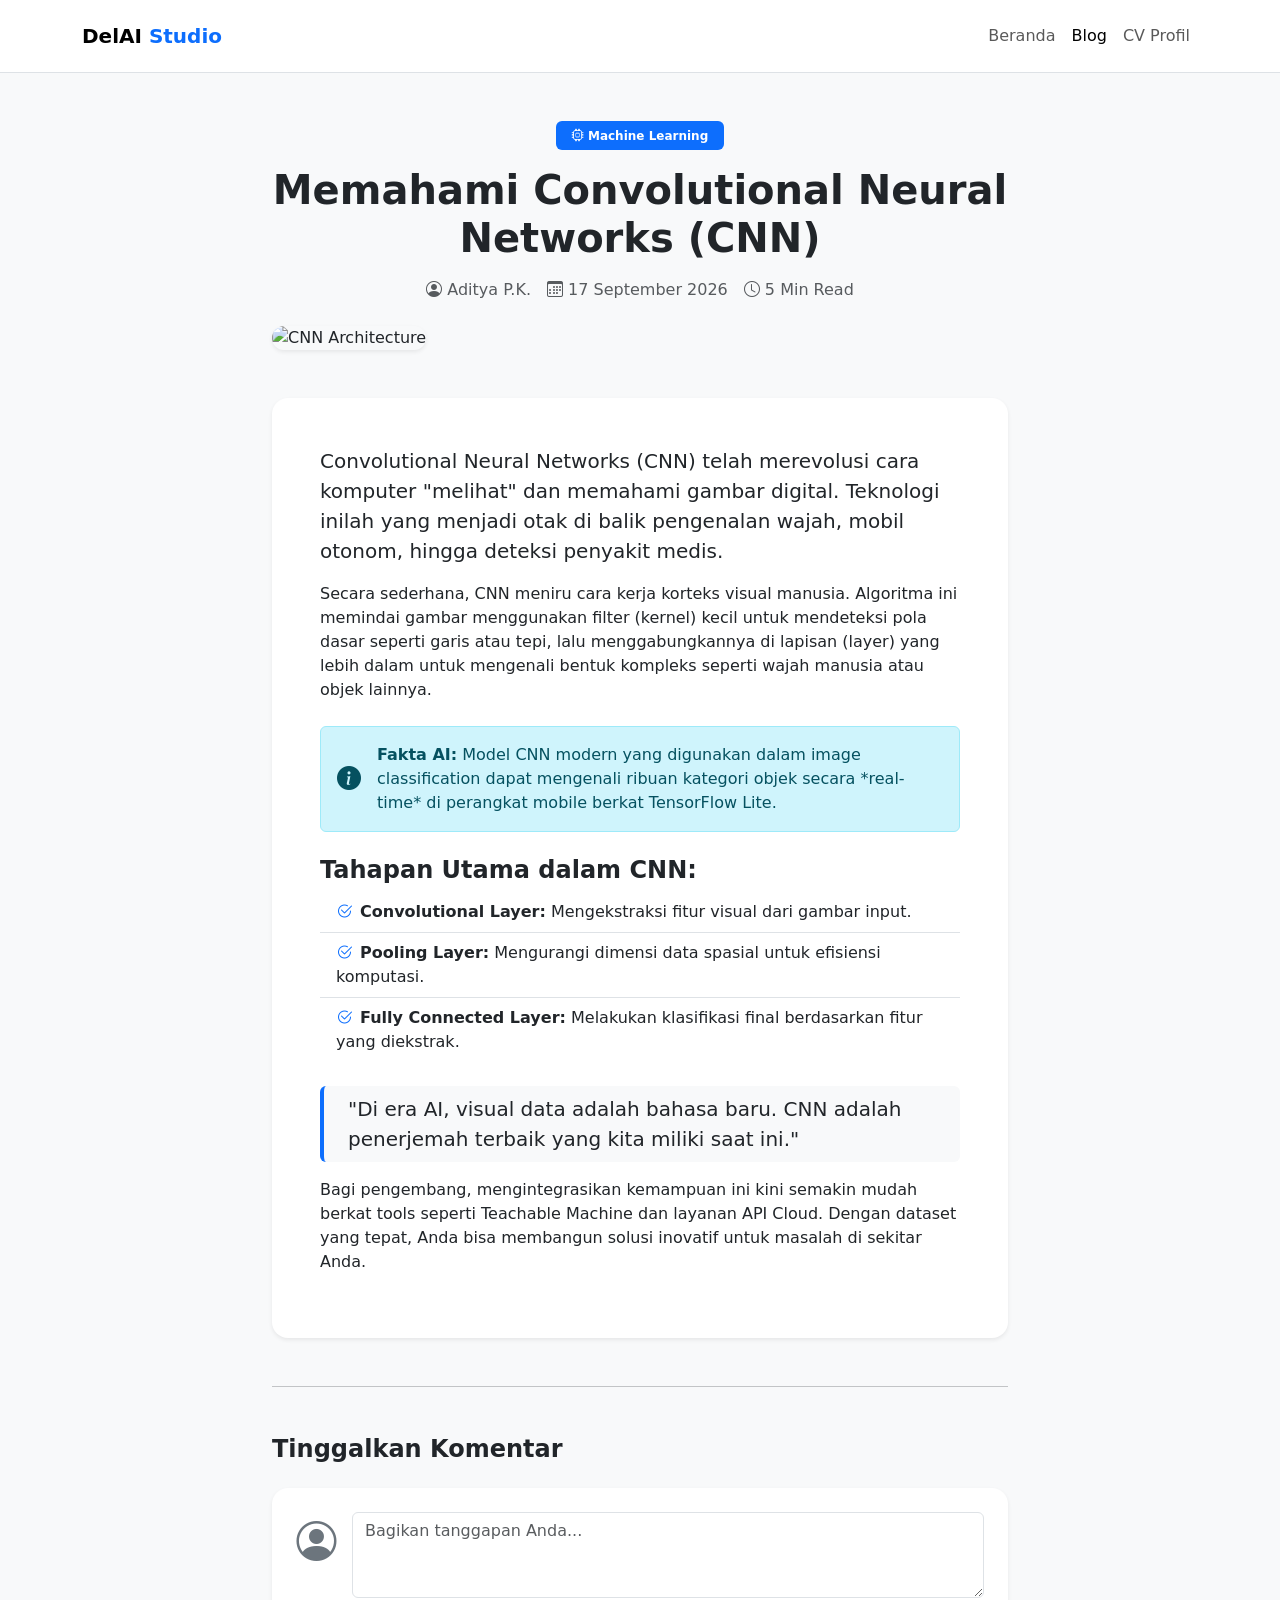
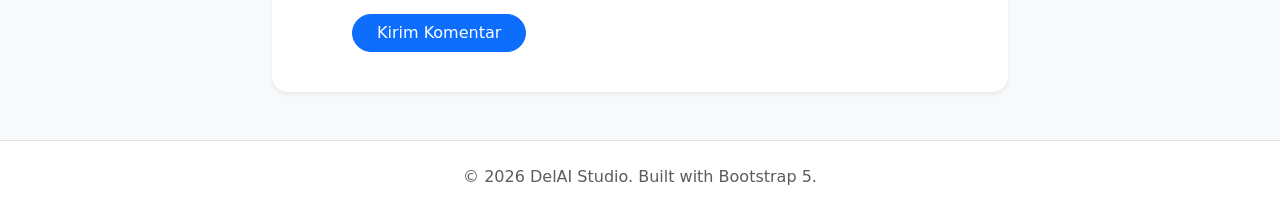
==== blog-detail.html @ afbfb1d3 "Initial commit" ====
<!DOCTYPE html>
<html lang="id">
<head>
    <meta charset="UTF-8">
    <meta name="viewport" content="width=device-width, initial-scale=1.0">
    <title>Detail Blog - Memahami CNN</title>
    <!-- Bootstrap 5 CSS -->
    <link href="https://cdn.jsdelivr.net/npm/bootstrap@5.3.3/dist/css/bootstrap.min.css" rel="stylesheet">
    <!-- Bootstrap Icons -->
    <link rel="stylesheet" href="https://cdn.jsdelivr.net/npm/bootstrap-icons@1.11.3/font/bootstrap-icons.min.css">
    <style>
        .article-cover { height: 400px; object-fit: cover; width: 100%; border-radius: 1rem; }
    </style>
</head>
<body class="bg-light">

    <!-- Navbar -->
    <nav class="navbar navbar-expand-lg bg-white border-bottom sticky-top py-3">
        <div class="container">
            <a class="navbar-brand fw-bold" href="index.html">DelAI <span class="text-primary">Studio</span></a>
            <div class="collapse navbar-collapse">
                <ul class="navbar-nav ms-auto">
                    <li class="nav-item"><a class="nav-link" href="index.html">Beranda</a></li>
                    <li class="nav-item"><a class="nav-link active" href="blog.html">Blog</a></li>
                    <li class="nav-item"><a class="nav-link" href="cv.html">CV Profil</a></li>
                </ul>
            </div>
        </div>
    </nav>

    <!-- Article Content -->
    <main class="container py-5">
        <div class="row justify-content-center">
            <div class="col-lg-8">
                <!-- Header Info -->
                <div class="mb-4 text-center">
                    <span class="badge bg-primary mb-3 px-3 py-2"><i class="bi bi-cpu"></i> Machine Learning</span>
                    <h1 class="fw-bold mb-3">Memahami Convolutional Neural Networks (CNN)</h1>
                    <div class="text-muted d-flex justify-content-center gap-3">
                        <span><i class="bi bi-person-circle"></i> Aditya P.K.</span>
                        <span><i class="bi bi-calendar3"></i> 17 September 2026</span>
                        <span><i class="bi bi-clock"></i> 5 Min Read</span>
                    </div>
                </div>

                <!-- Cover Image -->
                <img src="https://images.unsplash.com/photo-1620712943543-bcc4688e7485?auto=format&fit=crop&w=1200&q=80" alt="CNN Architecture" class="article-cover shadow-sm mb-5">

                <!-- Article Body -->
                <article class="bg-white p-4 p-md-5 rounded-4 shadow-sm">
                    <p class="lead">Convolutional Neural Networks (CNN) telah merevolusi cara komputer "melihat" dan memahami gambar digital. Teknologi inilah yang menjadi otak di balik pengenalan wajah, mobil otonom, hingga deteksi penyakit medis.</p>
                    
                    <p>Secara sederhana, CNN meniru cara kerja korteks visual manusia. Algoritma ini memindai gambar menggunakan filter (kernel) kecil untuk mendeteksi pola dasar seperti garis atau tepi, lalu menggabungkannya di lapisan (layer) yang lebih dalam untuk mengenali bentuk kompleks seperti wajah manusia atau objek lainnya.</p>
                    
                    <div class="alert alert-info d-flex align-items-center my-4" role="alert">
                        <i class="bi bi-info-circle-fill fs-4 me-3"></i>
                        <div><strong>Fakta AI:</strong> Model CNN modern yang digunakan dalam image classification dapat mengenali ribuan kategori objek secara *real-time* di perangkat mobile berkat TensorFlow Lite.</div>
                    </div>

                    <h4 class="fw-bold mt-4">Tahapan Utama dalam CNN:</h4>
                    <ul class="list-group list-group-flush mb-4">
                        <li class="list-group-item"><i class="bi bi-check2-circle text-primary me-2"></i><strong>Convolutional Layer:</strong> Mengekstraksi fitur visual dari gambar input.</li>
                        <li class="list-group-item"><i class="bi bi-check2-circle text-primary me-2"></i><strong>Pooling Layer:</strong> Mengurangi dimensi data spasial untuk efisiensi komputasi.</li>
                        <li class="list-group-item"><i class="bi bi-check2-circle text-primary me-2"></i><strong>Fully Connected Layer:</strong> Melakukan klasifikasi final berdasarkan fitur yang diekstrak.</li>
                    </ul>

                    <blockquote class="blockquote border-start border-4 border-primary ps-4 py-2 bg-light rounded">
                        "Di era AI, visual data adalah bahasa baru. CNN adalah penerjemah terbaik yang kita miliki saat ini."
                    </blockquote>
                    
                    <p>Bagi pengembang, mengintegrasikan kemampuan ini kini semakin mudah berkat tools seperti Teachable Machine dan layanan API Cloud. Dengan dataset yang tepat, Anda bisa membangun solusi inovatif untuk masalah di sekitar Anda.</p>
                </article>

                <hr class="my-5">

                <!-- Comments Section -->
                <section>
                    <h4 class="fw-bold mb-4">Tinggalkan Komentar</h4>
                    <div class="card border-0 bg-white shadow-sm p-4 rounded-4">
                        <form>
                            <div class="d-flex gap-3 mb-3">
                                <i class="bi bi-person-circle fs-1 text-secondary"></i>
                                <div class="w-100">
                                    <textarea class="form-control mb-3" rows="3" placeholder="Bagikan tanggapan Anda..."></textarea>
                                    <button type="submit" class="btn btn-primary px-4 rounded-pill">Kirim Komentar</button>
                                </div>
                            </div>
                        </form>
                    </div>
                </section>

            </div>
        </div>
    </main>

    <!-- Footer -->
    <footer class="bg-white border-top py-4">
        <div class="container text-center">
            <p class="mb-0 text-muted">&copy; 2026 DelAI Studio. Built with Bootstrap 5.</p>
        </div>
    </footer>

</body>
</html>
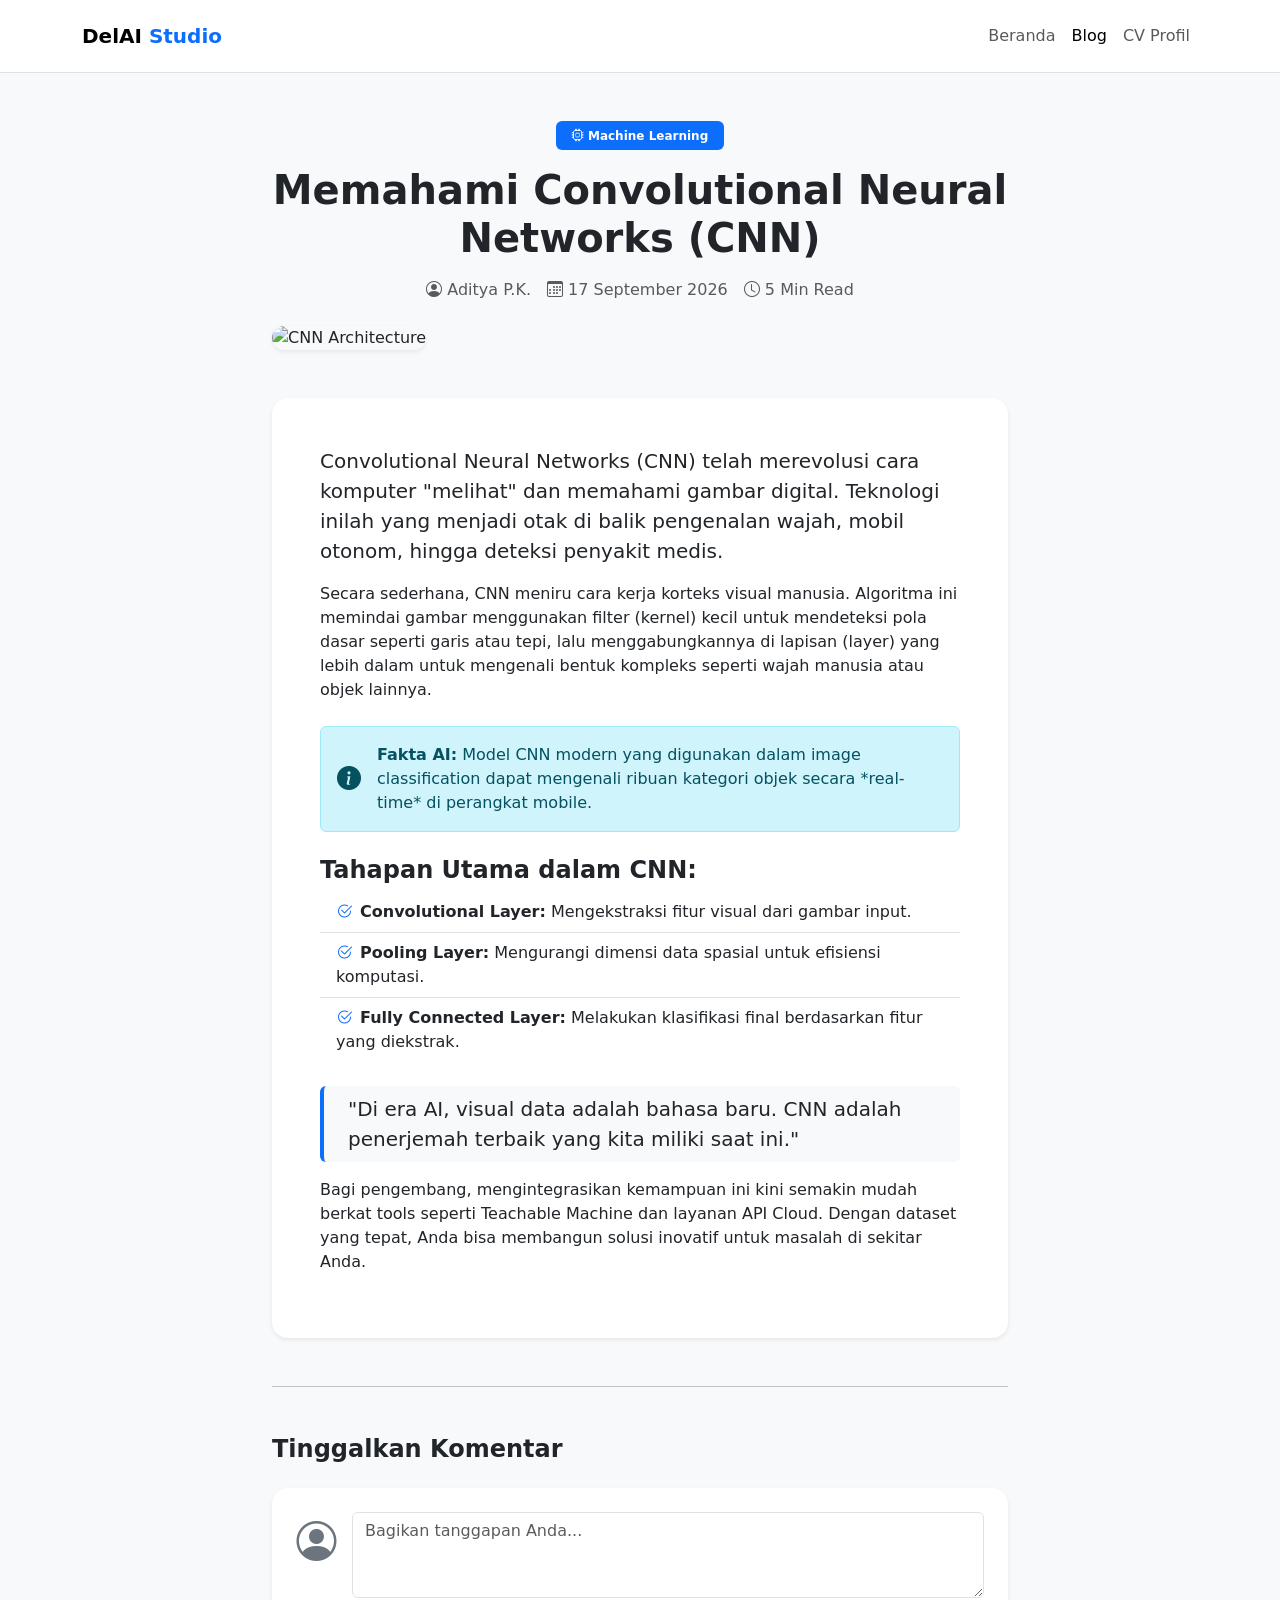
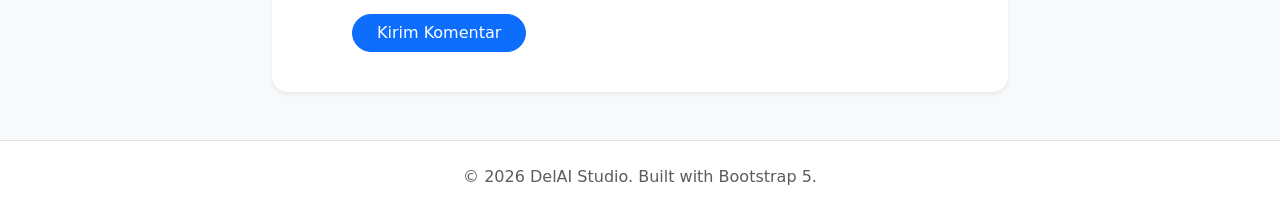
==== commit a3c72b55: "fix 2" ====
--- a/blog-detail.html
+++ b/blog-detail.html
@@ -18,7 +18,10 @@
     <nav class="navbar navbar-expand-lg bg-white border-bottom sticky-top py-3">
         <div class="container">
             <a class="navbar-brand fw-bold" href="index.html">DelAI <span class="text-primary">Studio</span></a>
-            <div class="collapse navbar-collapse">
+            <button class="navbar-toggler" type="button" data-bs-toggle="collapse" data-bs-target="#navbarNav" aria-label="Toggle navigation">
+                <span class="navbar-toggler-icon"></span>
+            </button>
+            <div class="collapse navbar-collapse" id="navbarNav">
                 <ul class="navbar-nav ms-auto">
                     <li class="nav-item"><a class="nav-link" href="index.html">Beranda</a></li>
                     <li class="nav-item"><a class="nav-link active" href="blog.html">Blog</a></li>
@@ -54,10 +57,10 @@
                     
                     <div class="alert alert-info d-flex align-items-center my-4" role="alert">
                         <i class="bi bi-info-circle-fill fs-4 me-3"></i>
-                        <div><strong>Fakta AI:</strong> Model CNN modern yang digunakan dalam image classification dapat mengenali ribuan kategori objek secara *real-time* di perangkat mobile berkat TensorFlow Lite.</div>
+                        <div><strong>Fakta AI:</strong> Model CNN modern yang digunakan dalam image classification dapat mengenali ribuan kategori objek secara *real-time* di perangkat mobile.</div>
                     </div>
 
-                    <h4 class="fw-bold mt-4">Tahapan Utama dalam CNN:</h4>
+                    <h2 class="h4 fw-bold mt-4">Tahapan Utama dalam CNN:</h2>
                     <ul class="list-group list-group-flush mb-4">
                         <li class="list-group-item"><i class="bi bi-check2-circle text-primary me-2"></i><strong>Convolutional Layer:</strong> Mengekstraksi fitur visual dari gambar input.</li>
                         <li class="list-group-item"><i class="bi bi-check2-circle text-primary me-2"></i><strong>Pooling Layer:</strong> Mengurangi dimensi data spasial untuk efisiensi komputasi.</li>
@@ -75,13 +78,13 @@
 
                 <!-- Comments Section -->
                 <section>
-                    <h4 class="fw-bold mb-4">Tinggalkan Komentar</h4>
+                    <h2 class="h4 fw-bold mb-4">Tinggalkan Komentar</h2>
                     <div class="card border-0 bg-white shadow-sm p-4 rounded-4">
                         <form>
                             <div class="d-flex gap-3 mb-3">
                                 <i class="bi bi-person-circle fs-1 text-secondary"></i>
                                 <div class="w-100">
-                                    <textarea class="form-control mb-3" rows="3" placeholder="Bagikan tanggapan Anda..."></textarea>
+                                    <textarea class="form-control mb-3" aria-label="Tinggalkan Komentar" rows="3" placeholder="Bagikan tanggapan Anda..."></textarea>
                                     <button type="submit" class="btn btn-primary px-4 rounded-pill">Kirim Komentar</button>
                                 </div>
                             </div>
@@ -100,5 +103,7 @@
         </div>
     </footer>
 
+    <!-- Bootstrap JS -->
+    <script src="https://cdn.jsdelivr.net/npm/bootstrap@5.3.3/dist/js/bootstrap.bundle.min.js"></script>
 </body>
 </html>
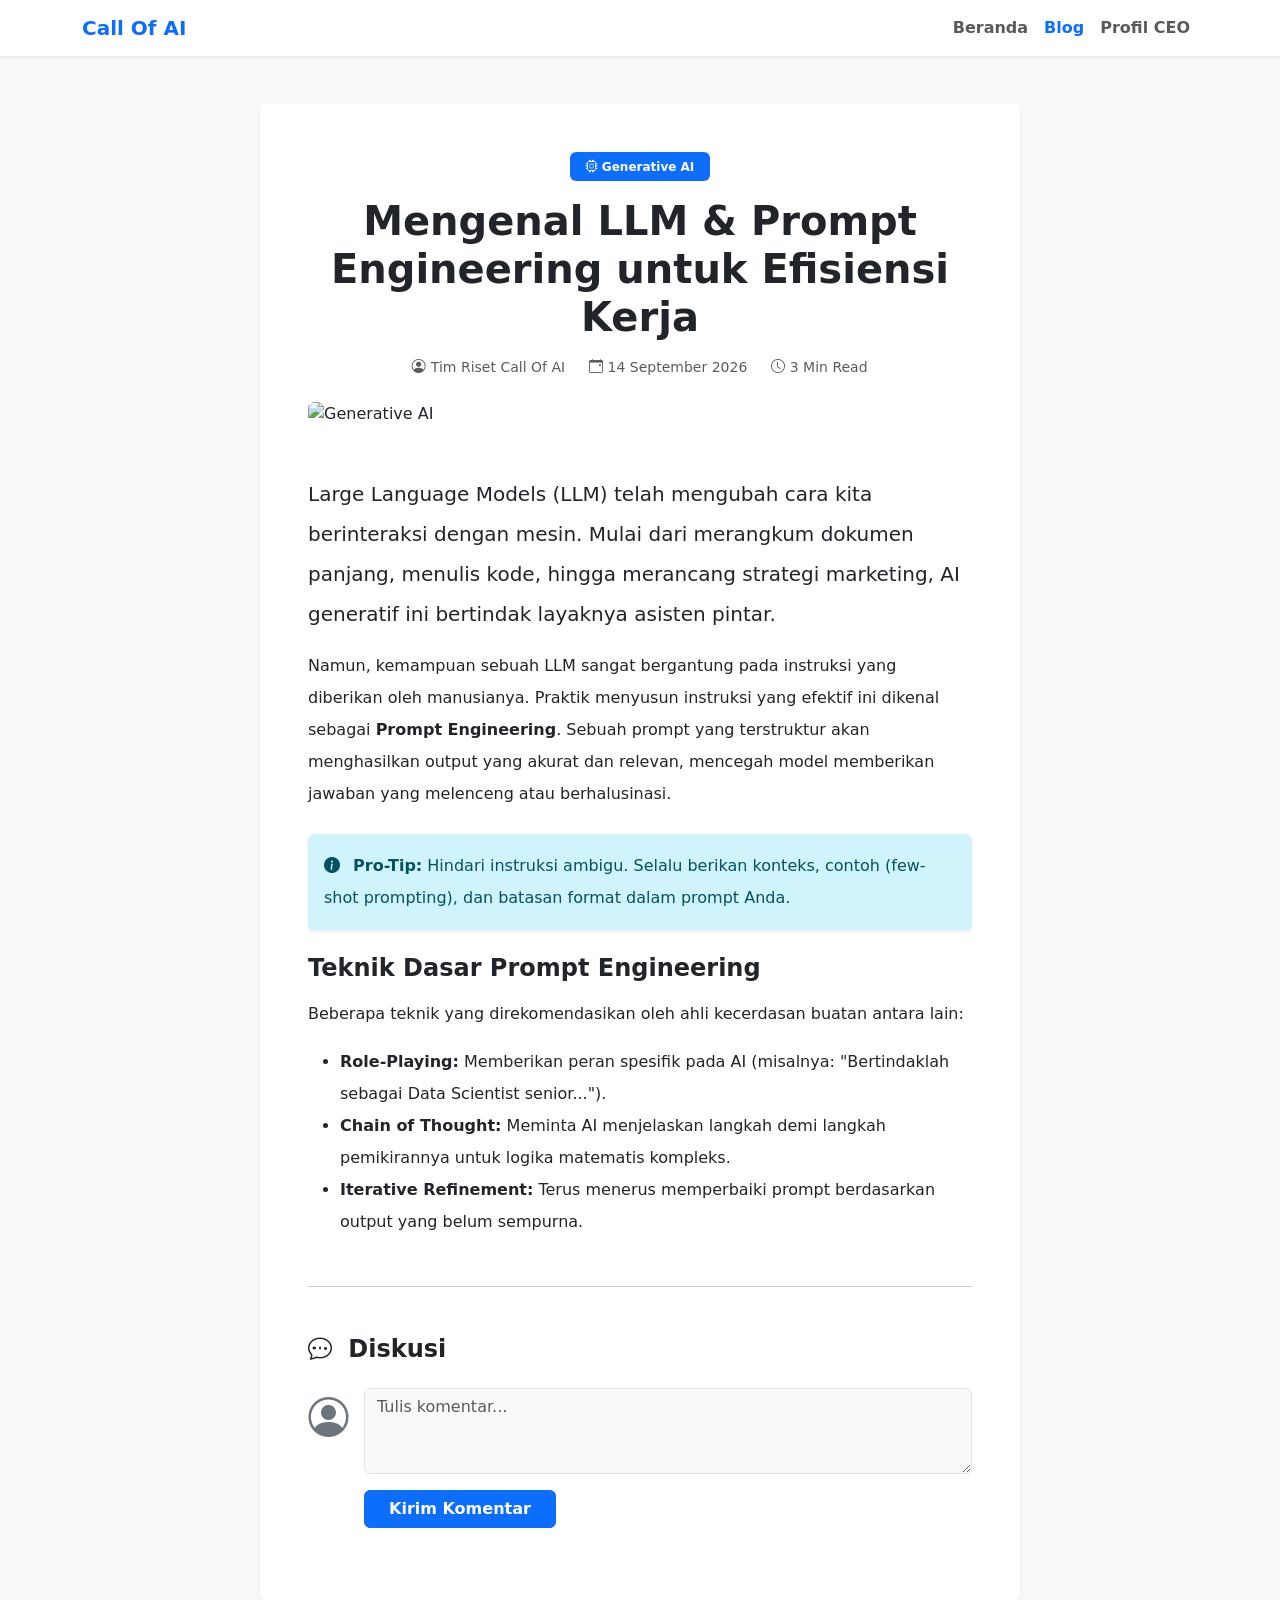
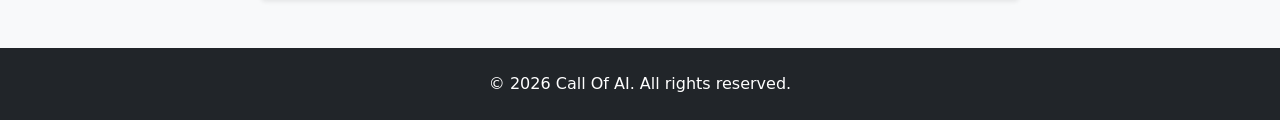
==== commit ff7f7fa6: "fix 9" ====
--- a/blog-detail.html
+++ b/blog-detail.html
@@ -3,92 +3,76 @@
 <head>
     <meta charset="UTF-8">
     <meta name="viewport" content="width=device-width, initial-scale=1.0">
-    <title>Detail Blog - Memahami CNN</title>
-    <!-- Bootstrap 5 CSS -->
+    <title>Detail Blog - Call Of AI</title>
     <link href="https://cdn.jsdelivr.net/npm/bootstrap@5.3.3/dist/css/bootstrap.min.css" rel="stylesheet">
-    <!-- Bootstrap Icons -->
     <link rel="stylesheet" href="https://cdn.jsdelivr.net/npm/bootstrap-icons@1.11.3/font/bootstrap-icons.min.css">
-    <style>
-        .article-cover { height: 400px; object-fit: cover; width: 100%; border-radius: 1rem; }
-    </style>
 </head>
 <body class="bg-light">
 
-    <!-- Navbar -->
-    <nav class="navbar navbar-expand-lg bg-white border-bottom sticky-top py-3">
+    <nav class="navbar navbar-expand-lg navbar-light bg-white shadow-sm sticky-top">
         <div class="container">
-            <a class="navbar-brand fw-bold" href="index.html">DelAI <span class="text-primary">Studio</span></a>
-            <button class="navbar-toggler" type="button" data-bs-toggle="collapse" data-bs-target="#navbarNav" aria-label="Toggle navigation">
+            <a class="navbar-brand fw-bold text-primary" href="index.html">Call Of AI</a>
+            <button class="navbar-toggler" type="button" data-bs-toggle="collapse" data-bs-target="#navbarNav">
                 <span class="navbar-toggler-icon"></span>
             </button>
             <div class="collapse navbar-collapse" id="navbarNav">
-                <ul class="navbar-nav ms-auto">
+                <ul class="navbar-nav ms-auto fw-semibold">
                     <li class="nav-item"><a class="nav-link" href="index.html">Beranda</a></li>
-                    <li class="nav-item"><a class="nav-link active" href="blog.html">Blog</a></li>
-                    <li class="nav-item"><a class="nav-link" href="cv.html">CV Profil</a></li>
+                    <li class="nav-item"><a class="nav-link active text-primary" href="blog.html">Blog</a></li>
+                    <li class="nav-item"><a class="nav-link" href="cv.html">Profil CEO</a></li>
                 </ul>
             </div>
         </div>
     </nav>
 
-    <!-- Article Content -->
     <main class="container py-5">
         <div class="row justify-content-center">
-            <div class="col-lg-8">
-                <!-- Header Info -->
-                <div class="mb-4 text-center">
-                    <span class="badge bg-primary mb-3 px-3 py-2"><i class="bi bi-cpu"></i> Machine Learning</span>
-                    <h1 class="fw-bold mb-3">Memahami Convolutional Neural Networks (CNN)</h1>
-                    <div class="text-muted d-flex justify-content-center gap-3">
-                        <span><i class="bi bi-person-circle"></i> Aditya P.K.</span>
-                        <span><i class="bi bi-calendar3"></i> 17 September 2026</span>
-                        <span><i class="bi bi-clock"></i> 5 Min Read</span>
+            <div class="col-lg-8 bg-white p-4 p-md-5 rounded shadow-sm">
+                
+                <header class="mb-4 text-center">
+                    <span class="badge bg-primary mb-3 px-3 py-2"><i class="bi bi-cpu"></i> Generative AI</span>
+                    <h1 class="fw-bold mb-3">Mengenal LLM & Prompt Engineering untuk Efisiensi Kerja</h1>
+                    <div class="text-muted small d-flex justify-content-center gap-4">
+                        <span><i class="bi bi-person-circle"></i> Tim Riset Call Of AI</span>
+                        <span><i class="bi bi-calendar-event"></i> 14 September 2026</span>
+                        <span><i class="bi bi-clock"></i> 3 Min Read</span>
                     </div>
-                </div>
+                </header>
 
-                <!-- Cover Image -->
-                <img src="https://images.unsplash.com/photo-1620712943543-bcc4688e7485?auto=format&fit=crop&w=1200&q=80" alt="CNN Architecture" class="article-cover shadow-sm mb-5">
+                <img src="https://images.unsplash.com/photo-1677442136019-21780ecad995?w=900&q=80" class="img-fluid rounded mb-5 w-100" alt="Generative AI" style="max-height: 400px; object-fit: cover;">
 
-                <!-- Article Body -->
-                <article class="bg-white p-4 p-md-5 rounded-4 shadow-sm">
-                    <p class="lead">Convolutional Neural Networks (CNN) telah merevolusi cara komputer "melihat" dan memahami gambar digital. Teknologi inilah yang menjadi otak di balik pengenalan wajah, mobil otonom, hingga deteksi penyakit medis.</p>
+                <article class="lh-lg">
+                    <p class="lead">Large Language Models (LLM) telah mengubah cara kita berinteraksi dengan mesin. Mulai dari merangkum dokumen panjang, menulis kode, hingga merancang strategi marketing, AI generatif ini bertindak layaknya asisten pintar.</p>
                     
-                    <p>Secara sederhana, CNN meniru cara kerja korteks visual manusia. Algoritma ini memindai gambar menggunakan filter (kernel) kecil untuk mendeteksi pola dasar seperti garis atau tepi, lalu menggabungkannya di lapisan (layer) yang lebih dalam untuk mengenali bentuk kompleks seperti wajah manusia atau objek lainnya.</p>
+                    <p>Namun, kemampuan sebuah LLM sangat bergantung pada instruksi yang diberikan oleh manusianya. Praktik menyusun instruksi yang efektif ini dikenal sebagai <strong>Prompt Engineering</strong>. Sebuah prompt yang terstruktur akan menghasilkan output yang akurat dan relevan, mencegah model memberikan jawaban yang melenceng atau berhalusinasi.</p>
                     
-                    <div class="alert alert-info d-flex align-items-center my-4" role="alert">
-                        <i class="bi bi-info-circle-fill fs-4 me-3"></i>
-                        <div><strong>Fakta AI:</strong> Model CNN modern yang digunakan dalam image classification dapat mengenali ribuan kategori objek secara *real-time* di perangkat mobile.</div>
+                    <div class="alert alert-info border-0 shadow-sm my-4" role="alert">
+                        <i class="bi bi-info-circle-fill me-2"></i> <strong>Pro-Tip:</strong> Hindari instruksi ambigu. Selalu berikan konteks, contoh (few-shot prompting), dan batasan format dalam prompt Anda.
                     </div>
 
-                    <h2 class="h4 fw-bold mt-4">Tahapan Utama dalam CNN:</h2>
-                    <ul class="list-group list-group-flush mb-4">
-                        <li class="list-group-item"><i class="bi bi-check2-circle text-primary me-2"></i><strong>Convolutional Layer:</strong> Mengekstraksi fitur visual dari gambar input.</li>
-                        <li class="list-group-item"><i class="bi bi-check2-circle text-primary me-2"></i><strong>Pooling Layer:</strong> Mengurangi dimensi data spasial untuk efisiensi komputasi.</li>
-                        <li class="list-group-item"><i class="bi bi-check2-circle text-primary me-2"></i><strong>Fully Connected Layer:</strong> Melakukan klasifikasi final berdasarkan fitur yang diekstrak.</li>
+                    <h4 class="fw-bold mt-4 mb-3">Teknik Dasar Prompt Engineering</h4>
+                    <p>Beberapa teknik yang direkomendasikan oleh ahli kecerdasan buatan antara lain:</p>
+                    <ul>
+                        <li><strong>Role-Playing:</strong> Memberikan peran spesifik pada AI (misalnya: "Bertindaklah sebagai Data Scientist senior...").</li>
+                        <li><strong>Chain of Thought:</strong> Meminta AI menjelaskan langkah demi langkah pemikirannya untuk logika matematis kompleks.</li>
+                        <li><strong>Iterative Refinement:</strong> Terus menerus memperbaiki prompt berdasarkan output yang belum sempurna.</li>
                     </ul>
-
-                    <blockquote class="blockquote border-start border-4 border-primary ps-4 py-2 bg-light rounded">
-                        "Di era AI, visual data adalah bahasa baru. CNN adalah penerjemah terbaik yang kita miliki saat ini."
-                    </blockquote>
-                    
-                    <p>Bagi pengembang, mengintegrasikan kemampuan ini kini semakin mudah berkat tools seperti Teachable Machine dan layanan API Cloud. Dengan dataset yang tepat, Anda bisa membangun solusi inovatif untuk masalah di sekitar Anda.</p>
                 </article>
 
                 <hr class="my-5">
 
-                <!-- Comments Section -->
                 <section>
-                    <h2 class="h4 fw-bold mb-4">Tinggalkan Komentar</h2>
-                    <div class="card border-0 bg-white shadow-sm p-4 rounded-4">
-                        <form>
-                            <div class="d-flex gap-3 mb-3">
-                                <i class="bi bi-person-circle fs-1 text-secondary"></i>
-                                <div class="w-100">
-                                    <textarea class="form-control mb-3" aria-label="Tinggalkan Komentar" rows="3" placeholder="Bagikan tanggapan Anda..."></textarea>
-                                    <button type="submit" class="btn btn-primary px-4 rounded-pill">Kirim Komentar</button>
+                    <h4 class="fw-bold mb-4"><i class="bi bi-chat-dots me-2"></i> Diskusi</h4>
+                    <div class="d-flex mb-4 gap-3">
+                        <div class="flex-shrink-0"><i class="bi bi-person-circle fs-1 text-secondary"></i></div>
+                        <div class="flex-grow-1">
+                            <form>
+                                <div class="mb-3">
+                                    <textarea class="form-control bg-light" rows="3" placeholder="Tulis komentar..."></textarea>
                                 </div>
-                            </div>
-                        </form>
+                                <button type="submit" class="btn btn-primary px-4 fw-semibold">Kirim Komentar</button>
+                            </form>
+                        </div>
                     </div>
                 </section>
 
@@ -96,14 +80,10 @@
         </div>
     </main>
 
-    <!-- Footer -->
-    <footer class="bg-white border-top py-4">
-        <div class="container text-center">
-            <p class="mb-0 text-muted">&copy; 2026 DelAI Studio. Built with Bootstrap 5.</p>
-        </div>
+    <footer class="bg-dark text-white text-center py-4 mt-auto">
+        <p class="mb-0">&copy; 2026 Call Of AI. All rights reserved.</p>
     </footer>
 
-    <!-- Bootstrap JS -->
     <script src="https://cdn.jsdelivr.net/npm/bootstrap@5.3.3/dist/js/bootstrap.bundle.min.js"></script>
 </body>
 </html>
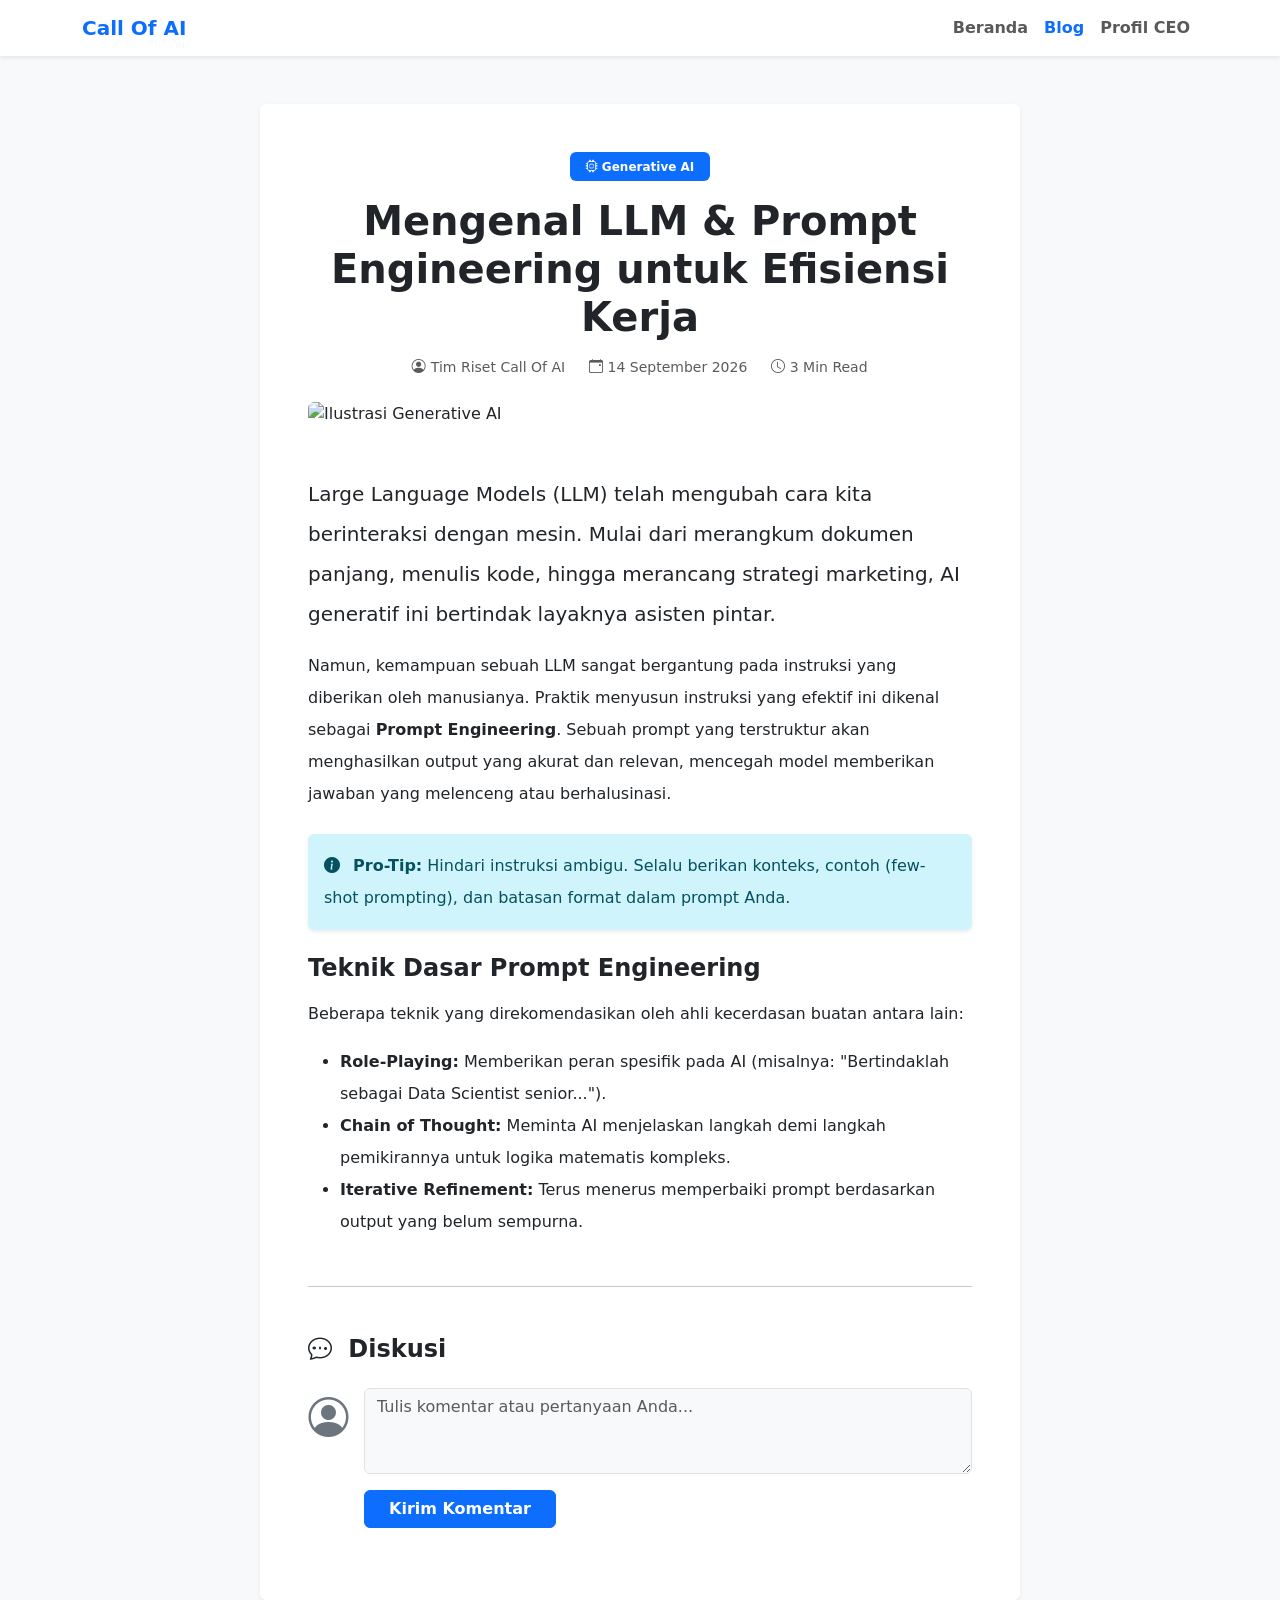
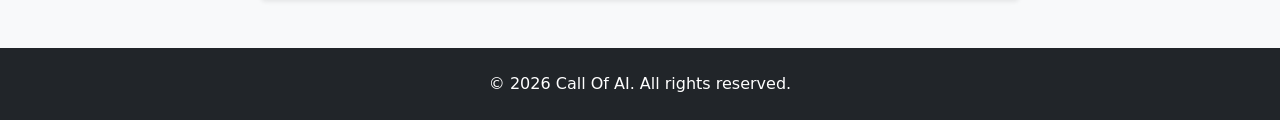
==== commit 954cb6e9: "fix 10" ====
--- a/blog-detail.html
+++ b/blog-detail.html
@@ -4,11 +4,14 @@
     <meta charset="UTF-8">
     <meta name="viewport" content="width=device-width, initial-scale=1.0">
     <title>Detail Blog - Call Of AI</title>
+    
+    <!-- Memuat Bootstrap 5 dan Bootstrap Icons dari CDN -->
     <link href="https://cdn.jsdelivr.net/npm/bootstrap@5.3.3/dist/css/bootstrap.min.css" rel="stylesheet">
     <link rel="stylesheet" href="https://cdn.jsdelivr.net/npm/bootstrap-icons@1.11.3/font/bootstrap-icons.min.css">
 </head>
 <body class="bg-light">
 
+    <!-- Area Navigasi Utama -->
     <nav class="navbar navbar-expand-lg navbar-light bg-white shadow-sm sticky-top">
         <div class="container">
             <a class="navbar-brand fw-bold text-primary" href="index.html">Call Of AI</a>
@@ -25,10 +28,14 @@
         </div>
     </nav>
 
+    <!-- Konten Utama Halaman Blog Detail -->
     <main class="container py-5">
         <div class="row justify-content-center">
+            
+            <!-- Pembungkus Artikel (Card Area) -->
             <div class="col-lg-8 bg-white p-4 p-md-5 rounded shadow-sm">
                 
+                <!-- Header Artikel (Kategori, Judul, dan Meta Info) -->
                 <header class="mb-4 text-center">
                     <span class="badge bg-primary mb-3 px-3 py-2"><i class="bi bi-cpu"></i> Generative AI</span>
                     <h1 class="fw-bold mb-3">Mengenal LLM & Prompt Engineering untuk Efisiensi Kerja</h1>
@@ -39,13 +46,16 @@
                     </div>
                 </header>
 
-                <img src="https://images.unsplash.com/photo-1677442136019-21780ecad995?w=900&q=80" class="img-fluid rounded mb-5 w-100" alt="Generative AI" style="max-height: 400px; object-fit: cover;">
+                <!-- Gambar Utama (Cover/Thumbnail Artikel) -->
+                <img src="https://images.unsplash.com/photo-1677442136019-21780ecad995?w=900&q=80" class="img-fluid rounded mb-5 w-100" alt="Ilustrasi Generative AI" style="max-height: 400px; object-fit: cover;">
 
+                <!-- Isi Teks Artikel -->
                 <article class="lh-lg">
                     <p class="lead">Large Language Models (LLM) telah mengubah cara kita berinteraksi dengan mesin. Mulai dari merangkum dokumen panjang, menulis kode, hingga merancang strategi marketing, AI generatif ini bertindak layaknya asisten pintar.</p>
                     
                     <p>Namun, kemampuan sebuah LLM sangat bergantung pada instruksi yang diberikan oleh manusianya. Praktik menyusun instruksi yang efektif ini dikenal sebagai <strong>Prompt Engineering</strong>. Sebuah prompt yang terstruktur akan menghasilkan output yang akurat dan relevan, mencegah model memberikan jawaban yang melenceng atau berhalusinasi.</p>
                     
+                    <!-- Kotak Informasi Penting (Alert Bootstrap) -->
                     <div class="alert alert-info border-0 shadow-sm my-4" role="alert">
                         <i class="bi bi-info-circle-fill me-2"></i> <strong>Pro-Tip:</strong> Hindari instruksi ambigu. Selalu berikan konteks, contoh (few-shot prompting), dan batasan format dalam prompt Anda.
                     </div>
@@ -59,8 +69,10 @@
                     </ul>
                 </article>
 
+                <!-- Garis Pemisah sebelum bagian komentar -->
                 <hr class="my-5">
 
+                <!-- Area Komentar Interaktif -->
                 <section>
                     <h4 class="fw-bold mb-4"><i class="bi bi-chat-dots me-2"></i> Diskusi</h4>
                     <div class="d-flex mb-4 gap-3">
@@ -68,7 +80,7 @@
                         <div class="flex-grow-1">
                             <form>
                                 <div class="mb-3">
-                                    <textarea class="form-control bg-light" rows="3" placeholder="Tulis komentar..."></textarea>
+                                    <textarea class="form-control bg-light" rows="3" placeholder="Tulis komentar atau pertanyaan Anda..."></textarea>
                                 </div>
                                 <button type="submit" class="btn btn-primary px-4 fw-semibold">Kirim Komentar</button>
                             </form>
@@ -80,10 +92,12 @@
         </div>
     </main>
 
+    <!-- Area Footer -->
     <footer class="bg-dark text-white text-center py-4 mt-auto">
         <p class="mb-0">&copy; 2026 Call Of AI. All rights reserved.</p>
     </footer>
 
+    <!-- Script Bootstrap 5 untuk fungsi interaktif -->
     <script src="https://cdn.jsdelivr.net/npm/bootstrap@5.3.3/dist/js/bootstrap.bundle.min.js"></script>
 </body>
 </html>
